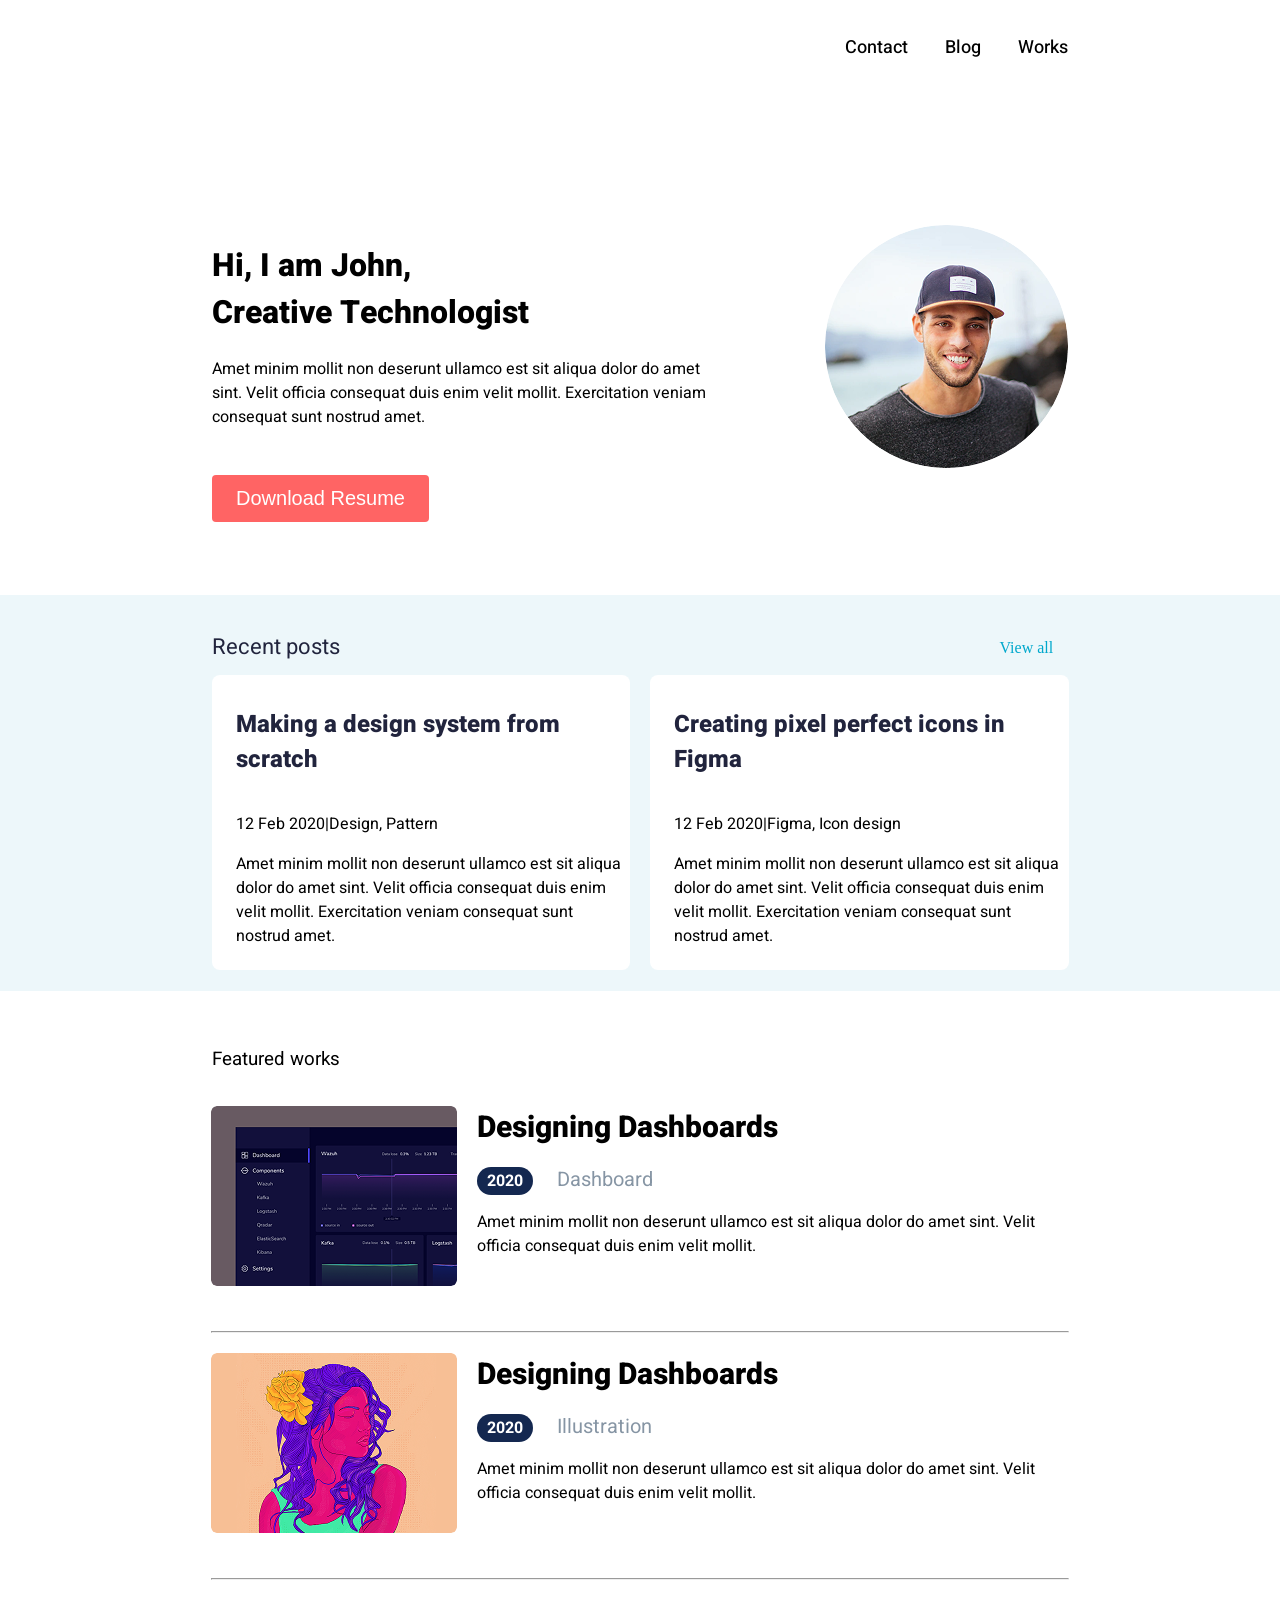
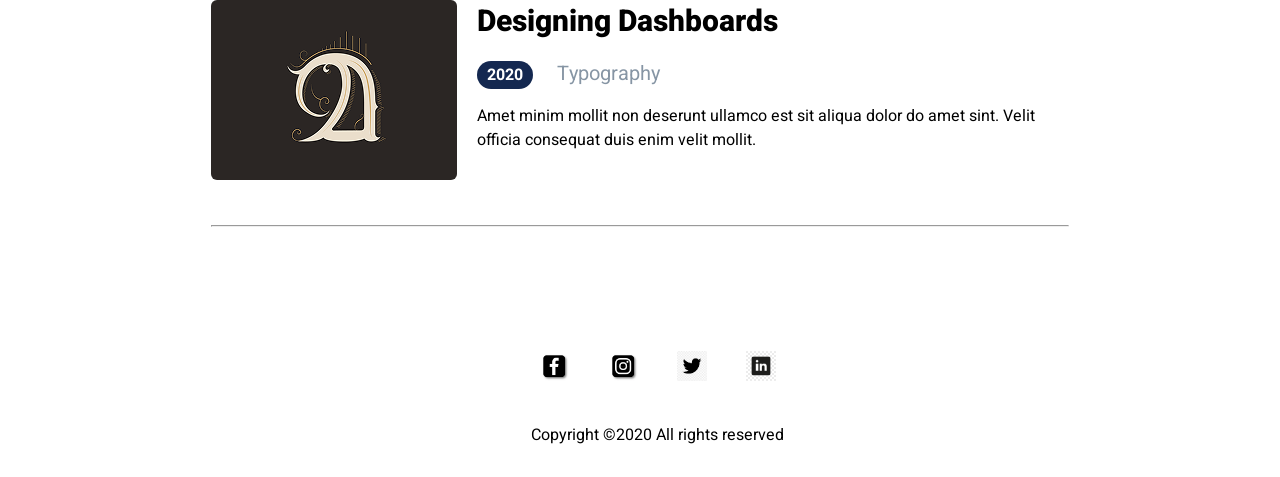
==== index.html @ 8d100f8e "link html files" ====
<!DOCTYPE html>
<html lang="en">
<head>
    <meta charset="UTF-8">
    <meta name="viewport" content="width=device-width, initial-scale=1.0">
    <link rel="preconnect" href="https//fonts.googleapis.com">
    <link rel="preconnect" href="https//fonts.gstaic.com" crossorigin>
    <link href="https://fonts.googleapis.com/css2?family=Heebo:wght@100..900&display=swap" rel="stylesheet">
    <link rel="stylesheet" href="./styles/main.css">
    <title>My portfolio</title>
</head>
<body>
   <header class="container">
    <nav>
        <ul>
            <li><a href="#">Works</a></li>
            <li> <a href="blog.html">Blog</a></li>
            <li><a href="#">Contact</a></li>
        </ul>
    </nav>
    </header>    
    <div class="center-container heebo-bold">
        <div class="lef-side">
            <h1 class="heebo-bold">Hi, I am John, <br>
            Creative Technologist</h1>
            <div class="para">
            <p class="heebo-regular">
                Amet minim mollit non deserunt ullamco est sit aliqua dolor do amet <br> sint. Velit officia consequat duis enim velit mollit. Exercitation veniam consequat sunt nostrud amet.  
            </p>
            </div>
            <button class="download">Download Resume</button>
        </div>
        <div class="right-side">
            <div class="second"></div>
            <img src="./images/profile.jpg.png" alt="Profile Image" class="logo-image">
            
        </div>
    </div>
   <section class="bluebox">
     <div class="recent-main">
        <div class="heading">
            <h3 class="heebo-regular">Recent posts</h3>
       <a href="#">View all</a>
        </div>
        <div class="head-main">

        <div class="right-head">

            <h2 class="heebo-bold">Making a design system from scratch</h2>
            <p class="heebo-regular">12 Feb 2020ㅤ|ㅤDesign, Pattern</p>
            <p class="text-left heebo-regular">
                Amet minim mollit non deserunt ullamco est sit aliqua dolor do amet sint. Velit officia consequat duis enim velit mollit. Exercitation veniam consequat sunt nostrud amet.
            </p>

        </div>

        <div class="left-head">

            <h2 class="heebo-bold">Creating pixel perfect icons in Figma</h2>
            <p class="heebo-regular">12 Feb 2020ㅤ|ㅤFigma, Icon design</p>
            <p class="text-right heebo-regular">
                Amet minim mollit non deserunt ullamco est sit aliqua dolor do amet sint. Velit officia consequat duis enim velit mollit. Exercitation veniam consequat sunt nostrud amet.
            </p>

        </div>
        </div>
    </div>
   </section>
    <div class="featured-work heebo-regular">
        <div class="heading">
            <h3 class="heebo-regular">Featured works</h3>
        </div>
        
         <div class="division1">
    <div class="work-image">

      <img src="./images/Rectangle 30.png">

    </div>
    
    <div class="content">
      <h3 class="heebo-bold">Designing Dashboards</h3>
      <div class="para-content">
        <span class="part-1">2020</span>
        <span class="ctg">Dashboard</span>
      </div>
      <p class="heebo-regular">Amet minim mollit non deserunt ullamco est sit aliqua dolor do amet sint. Velit officia consequat duis enim velit mollit.</p>
    </div>
  </div>
<hr>
<!-- 2nd division -->
       <div class="division1">
    <div class="work-image">

      <img src="./images/Rectangle 32.png">

    </div>
    
    <div class="content">
      <h3 class="heebo-bold">Designing Dashboards</h3>
      <div class="para-content">
        <span class="part-1">2020</span>
        <span class="ctg">Illustration</span>
      </div>
      <p class="heebo-regular">Amet minim mollit non deserunt ullamco est sit aliqua dolor do amet sint. Velit officia consequat duis enim velit mollit.</p>
    </div>
  </div>
<hr>
 <!-- third division -->
   <div class="division1">
    <div class="work-image">

      <img src="./images/Rectangle 34.png">

    </div>
    
    <div class="content">
      <h3 class="heebo-bold">Designing Dashboards</h3>
      <div class="para-content">
        <span class="part-1">2020</span>
        <span class="ctg">Typography</span>
      </div>
      <p class="heebo-regular">Amet minim mollit non deserunt ullamco est sit aliqua dolor do amet sint. Velit officia consequat duis enim velit mollit.</p>
    </div>
  </div>
<hr>
    </div>
    </div>
    
     
    </div>
    
         
  <!-- footer -->
   <footer><div class="icons-main">
    <img src="./images/facebook.jpg" alt="facebook" class="icons">
    <img src="./images/instagram.jpg" alt="instagram" class="icons">
    <img src="./images/twitter.jpg" alt="twitter" class="icons">
    <img src="./images/linkdin.jpg2.jpg" alt="linkedin" class="icons">
    </div>
   </footer>
   <div class="copy heebo-regular">Copyright ©2020 All rights reserved</div>
   
  </body>
</html>
---- styles/main.css ----
body{
    margin: 0;
 }

 /* Navigation Section Start */

nav{
     margin-top: 20px;
}
nav ul{
    margin: 0;
    padding: 0;
    list-style: none;
    margin-top: -20px;
}
nav ul li{
   margin-top: 34px;
    display: inline;
    float: right;
    margin-left: 37px;
    font-size: 18px;
}
nav ul li a {
    color: black;
    text-decoration: none;
}

    /* Navigation Section End */

    
.heebo{
        font-family: "Heebo", sans-serif;
        font-optical-sizing: auto;
        font-weight: 500;
        font-style: normal;
        color: black;
    }
.heebo-regular {
        font-family: "Heebo", sans-serif;
        font-optical-sizing: auto;
        font-weight: 400;
        font-style: normal;
}
.heebo-bold {
        font-family: "Heebo", sans-serif;
        font-optical-sizing: auto;
        font-weight: 800;
        font-style: normal;
}

    /* HEEBO Font Section END */

    /* Container Section Start */
.container{
    width: 856px;
    margin:  auto;
    height: 55px;
    font-family: "Heebo", sans-serif;
    font-optical-sizing: auto;
    font-weight: 500;
    font-style: normal;
}
.center-container{
    width: 856px;
    height: 306px;
    justify-content: center;
    display: flex;
    align-items: center;
    margin: auto;
    margin-top: 163px;
}
.left-side{
    width: 491px;
}
.left-side h1{
    line-height: 60px;
    font-size: 44px;
}
.left-side .para{
    width: 66px;
    line-height: auto;
}

.right-side{
    width: 365px;
    height: 243px;
    float: right;
}
.logo-image{
    width: 243px;
    height: 243px;
    border-radius: 50%;
    margin-top: -25px;
    margin-left: 117px;
}
.second{
    width: 243px;
    height: 243px;display: inline;
    border-radius: 50%;
    background-color: burlywood;
    z-index: -1;
}
.download{
    margin-top: 30px;
    font-size: 20px;
    padding: 12px 24px;
    background-color: #FF6464;
    color: white;
    box-shadow: none;
    border: none;
    border-radius: 4px;
    cursor: pointer;
}

    /* Container END */

    /* Second Section Start */
    .bluebox{
        background-color: #EDF7FA;
    }
.recent-main{
    width: 1265px;
    height: 396px;
    margin: auto;
    align-items: center;
    margin-top: 71px;
    margin-bottom: 35px;
}
.heading{
    height: 60px;
    /* background-color: red; */
    margin: auto;
    width: 857px;
    display: flex;
    margin-bottom: 20px;
    
}
.recent-main h3{
    float: left;
    line-height: 60px;
    color: #21243D;
    font-size: 22px;
    display: inline;
}
.recent-main a{
    color: #00A8CC;
    text-decoration: none;
    font-size: 16px;
    margin-top: 44px;
    float: right;
    margin-left: 660px;
}
.head-main{
    width: 857px;
    height: 296px;
    margin: auto;
    display: flex;
}
.right-head{
    width: 418px;
    height: 295px;
    background-color: white;
    justify-content: center;
    align-items: center;
    padding-left: 24px;
    border-radius: 8px;
}
.right-head h2{
    width: 374px;
    height: 85px;
    margin-top: 32px;
    color: #21243D;
}
.right-head p{
    line-height: auto;
}
.left-head{
    margin-left: 20px;
    width: 418px;
    height: 295px;
    background-color: white;
    float: right;
    border-radius: 8px;
    align-items: center;
    padding-left: 24px;
}
.left-head h2{
    width: 374px;
    height: 85px;
    margin-top: 32px;
    color: #21243D;
}

    /* Second Section END */

    /* FEATURED START */

.featured-work{
    margin: auto;
    width: 858px;
    height: 785px;
}

.division1{
  display: flex; 
  padding-bottom: 30px;
}

.work-image img {
  width: 246px;
  height: 180px;
  object-fit: cover;
  border-radius: 6px;
}
.content{
    margin-left: 20px;
}
.content h3 {
  font-size: 30px;
  margin: 0 0 15px 0;
}

.para-content{
  margin-bottom: 15px;
}

.part-1{
  background-color: #142850;
   color: white;
  padding: 2px 10px;
  border-radius: 16px;
  font-weight: bold;
  margin-right: 20px;
}

.ctg {
  color: #8695A4;
  font-size: 20px;
}

.ctg p {
  line-height: auto;
  margin: 0;
}
hr{
    margin-bottom: 20px;
}

    /* Features Section END */

    /* Footer Section Start */
footer{
    width: 1152px;
    height: 182px;
    margin: auto;
    display: flex;
    align-items: center;
    justify-content: center;
}
footer .icon-main{
    width: 232px;
    height: 32px;
    align-items: center;
}
footer .icons{
    width: 30px;
    height: 30px;
    padding-left: 35px;
    margin-top: 132px;
}
.copy{
    display: flex;
    justify-content: center;
    align-items: center;
    margin-left: 35px;
    margin-top: 30px;
    margin-bottom: 30px;
}
    /* Footer Section END *
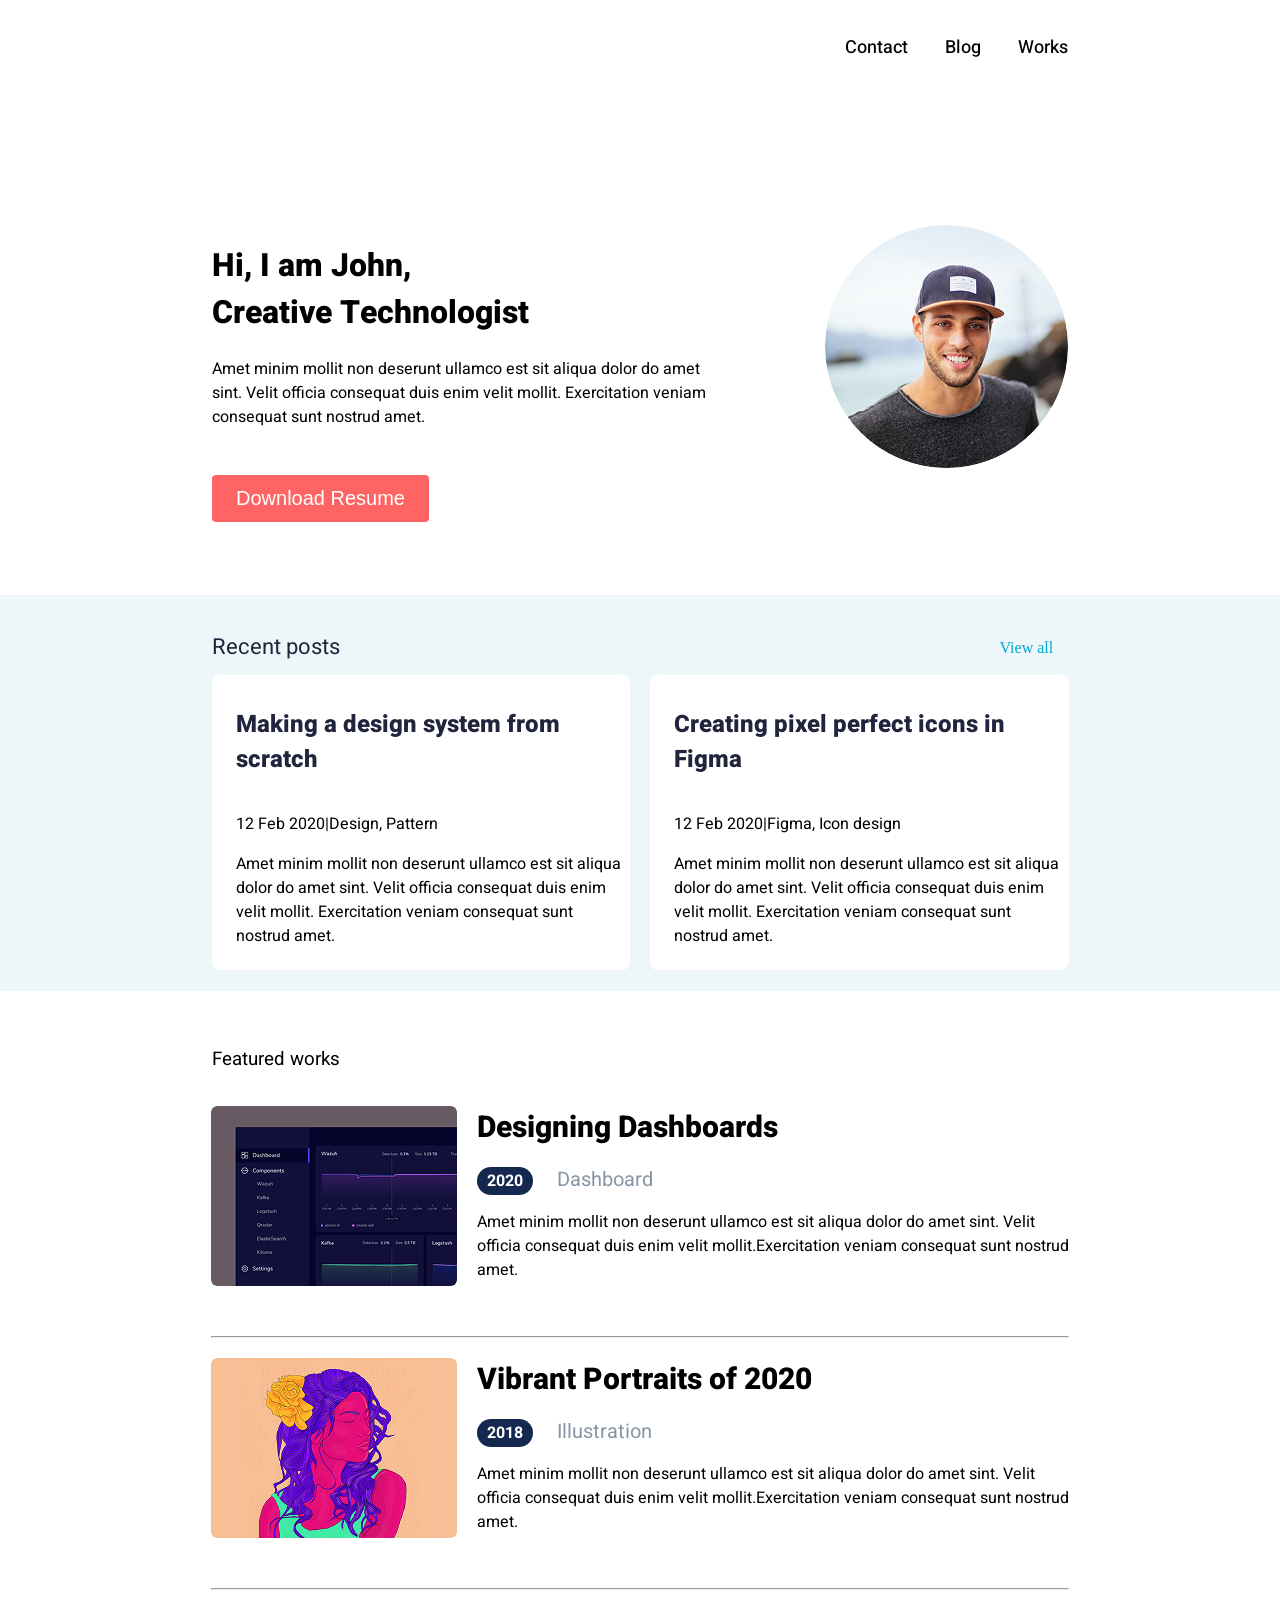
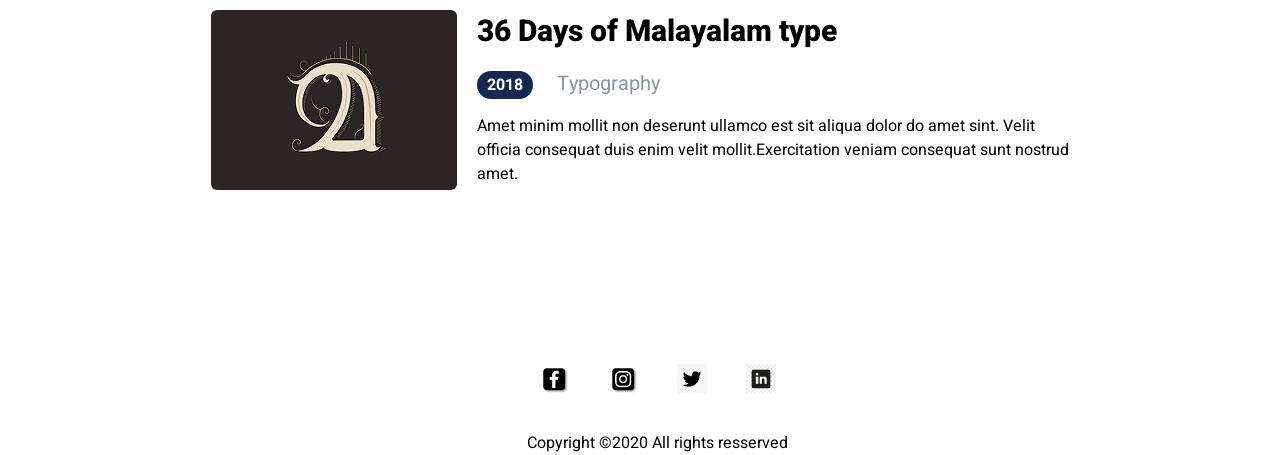
==== commit d08e8e53: "make work pages" ====
--- a/index.html
+++ b/index.html
@@ -13,7 +13,7 @@
    <header class="container">
     <nav>
         <ul>
-            <li><a href="#">Works</a></li>
+            <li><a href="work.html">Works</a></li>
             <li> <a href="blog.html">Blog</a></li>
             <li><a href="#">Contact</a></li>
         </ul>
@@ -70,8 +70,7 @@
         <div class="heading">
             <h3 class="heebo-regular">Featured works</h3>
         </div>
-        
-         <div class="division1">
+                 <div class="division1">
     <div class="work-image">
 
       <img src="./images/Rectangle 30.png">
@@ -84,7 +83,7 @@
         <span class="part-1">2020</span>
         <span class="ctg">Dashboard</span>
       </div>
-      <p class="heebo-regular">Amet minim mollit non deserunt ullamco est sit aliqua dolor do amet sint. Velit officia consequat duis enim velit mollit.</p>
+      <p class="heebo-regular">Amet minim mollit non deserunt ullamco est sit aliqua dolor do amet sint. Velit officia consequat duis enim velit mollit.Exercitation veniam consequat sunt nostrud amet.</p>
     </div>
   </div>
 <hr>
@@ -97,38 +96,29 @@
     </div>
     
     <div class="content">
-      <h3 class="heebo-bold">Designing Dashboards</h3>
+      <h3 class="heebo-bold">Vibrant Portraits of 2020</h3>
       <div class="para-content">
-        <span class="part-1">2020</span>
+        <span class="part-1">2018</span>
         <span class="ctg">Illustration</span>
       </div>
-      <p class="heebo-regular">Amet minim mollit non deserunt ullamco est sit aliqua dolor do amet sint. Velit officia consequat duis enim velit mollit.</p>
+      <p class="heebo-regular">Amet minim mollit non deserunt ullamco est sit aliqua dolor do amet sint. Velit officia consequat duis enim velit mollit.Exercitation veniam consequat sunt nostrud amet.</p>
     </div>
   </div>
 <hr>
  <!-- third division -->
    <div class="division1">
     <div class="work-image">
-
       <img src="./images/Rectangle 34.png">
-
     </div>
-    
     <div class="content">
-      <h3 class="heebo-bold">Designing Dashboards</h3>
+      <h3 class="heebo-bold">36 Days of Malayalam type</h3>
       <div class="para-content">
-        <span class="part-1">2020</span>
+        <span class="part-1">2018</span>
         <span class="ctg">Typography</span>
       </div>
-      <p class="heebo-regular">Amet minim mollit non deserunt ullamco est sit aliqua dolor do amet sint. Velit officia consequat duis enim velit mollit.</p>
+      <p class="heebo-regular">Amet minim mollit non deserunt ullamco est sit aliqua dolor do amet sint. Velit officia consequat duis enim velit mollit.Exercitation veniam consequat sunt nostrud amet.</p>
     </div>
   </div>
-<hr>
-    </div>
-    </div>
-    
-     
-    </div>
     
          
   <!-- footer -->
@@ -139,7 +129,7 @@
     <img src="./images/linkdin.jpg2.jpg" alt="linkedin" class="icons">
     </div>
    </footer>
-   <div class="copy heebo-regular">Copyright ©2020 All rights reserved</div>
+   <div class="copy heebo-regular">Copyright ©2020 All rights resserved</div>
    
   </body>
 </html>
--- a/styles/main.css
+++ b/styles/main.css
@@ -1,5 +1,6 @@
- body{
+body{
     margin: 0;
+    
  }
 
  /* Navigation Section Start */
@@ -250,8 +251,6 @@
 
     /* Footer Section Start */
 footer{
-    width: 1152px;
-    height: 182px;
     margin: auto;
     display: flex;
     align-items: center;
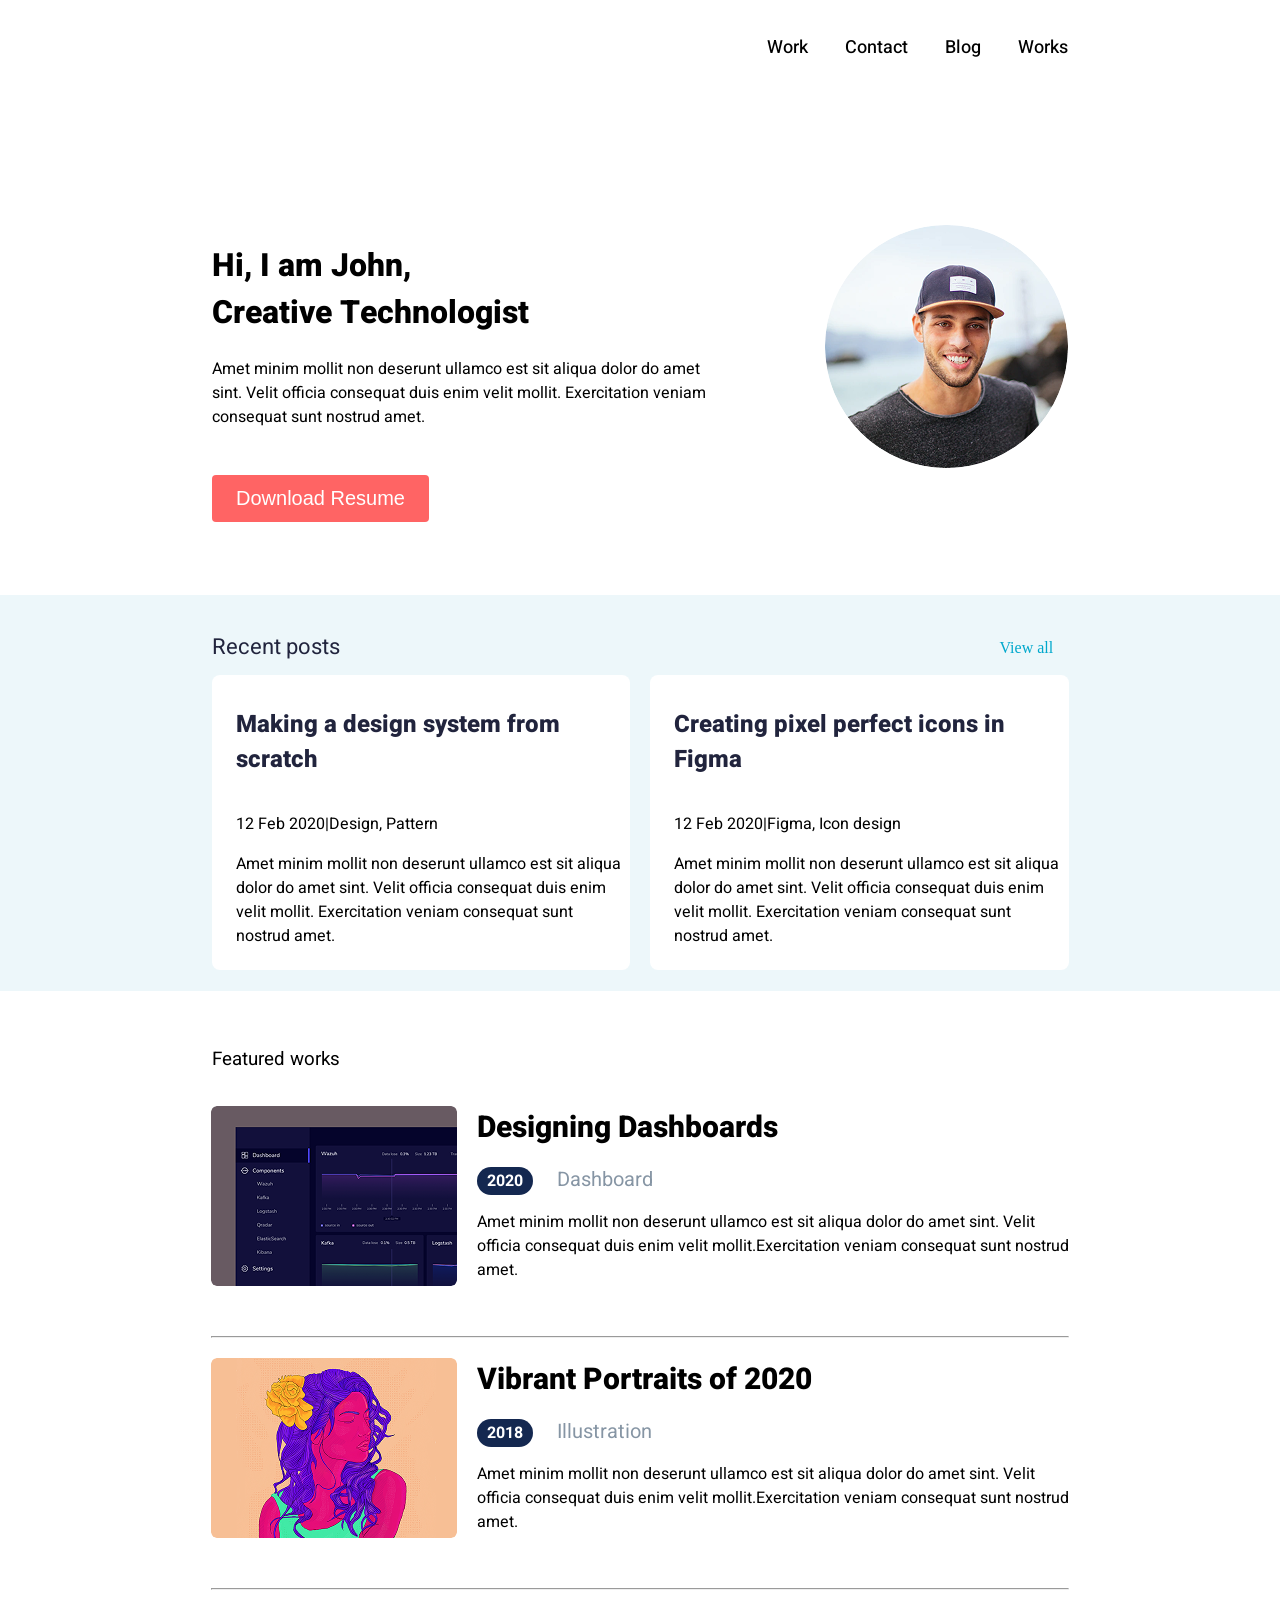
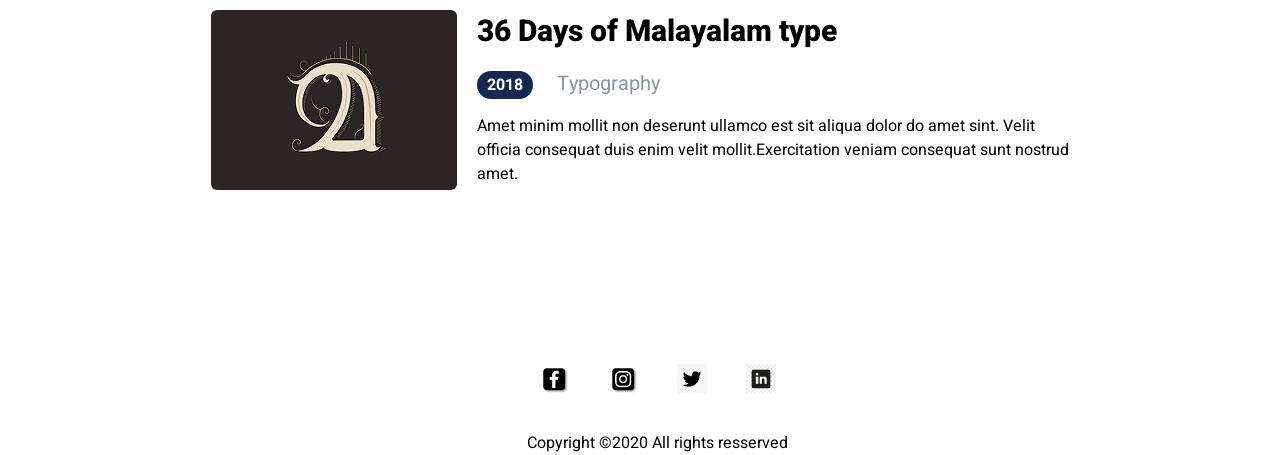
==== commit 16bc56d9: "final page done" ====
--- a/index.html
+++ b/index.html
@@ -13,9 +13,10 @@
    <header class="container">
     <nav>
         <ul>
-            <li><a href="work.html">Works</a></li>
+            <li><a href="works.html">Works</a></li>
             <li> <a href="blog.html">Blog</a></li>
             <li><a href="#">Contact</a></li>
+            <li><a href="work.html">Work</a></li>
         </ul>
     </nav>
     </header>    
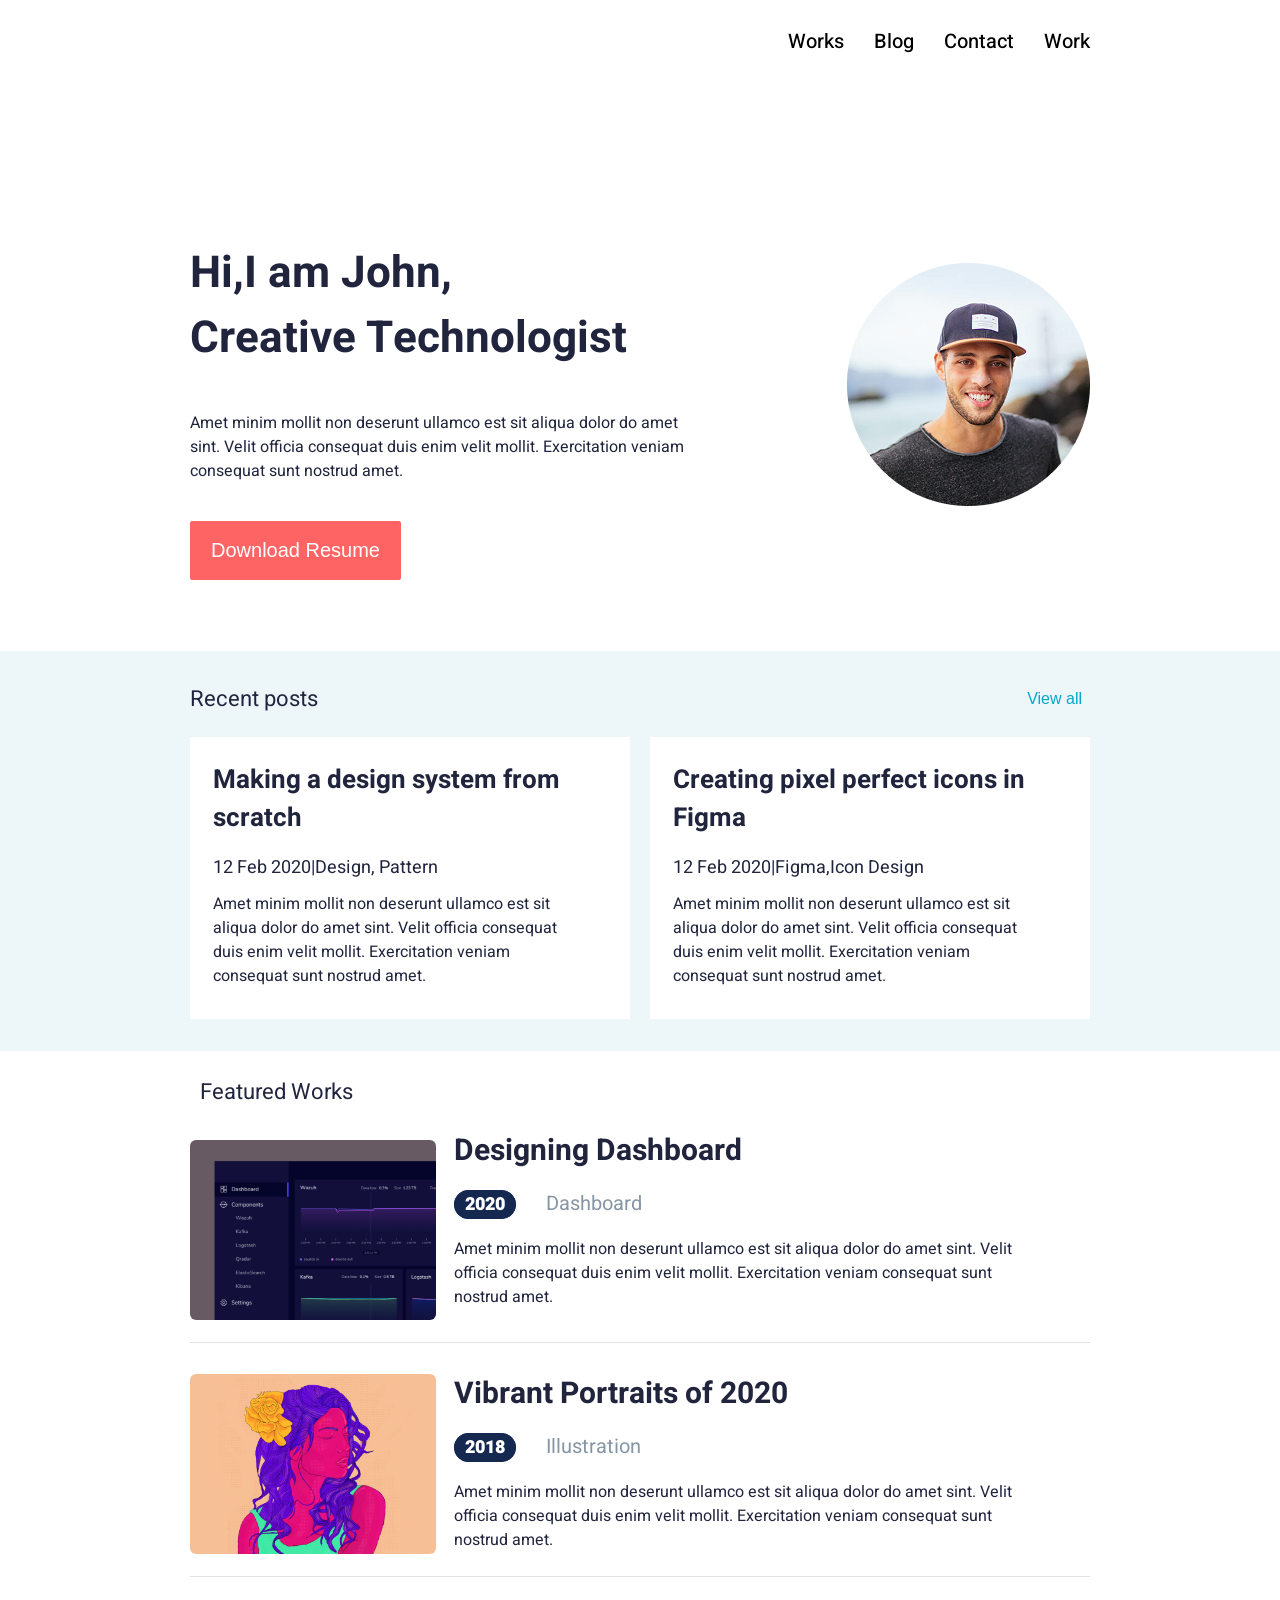
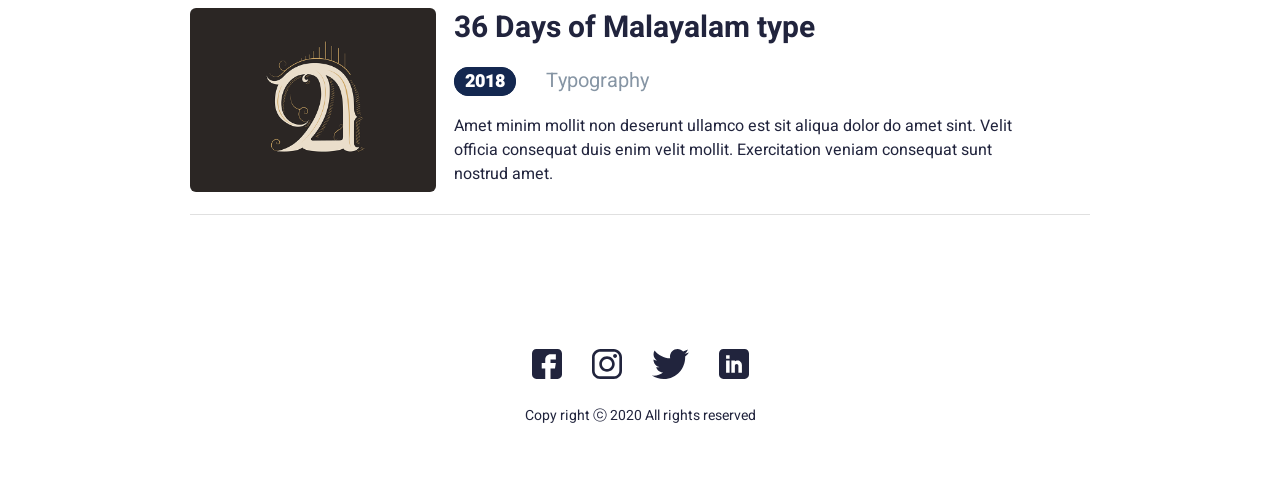
==== commit c57bf8a4: "changes images formats from png to svg" ====
--- a/index.html
+++ b/index.html
@@ -1,136 +1,127 @@
-<!DOCTYPE html>
+<!doctype html>
 <html lang="en">
-<head>
-    <meta charset="UTF-8">
-    <meta name="viewport" content="width=device-width, initial-scale=1.0">
-    <link rel="preconnect" href="https//fonts.googleapis.com">
-    <link rel="preconnect" href="https//fonts.gstaic.com" crossorigin>
-    <link href="https://fonts.googleapis.com/css2?family=Heebo:wght@100..900&display=swap" rel="stylesheet">
-    <link rel="stylesheet" href="./styles/main.css">
-    <title>My portfolio</title>
-</head>
-<body>
-   <header class="container">
-    <nav>
-        <ul>
+  <head>
+    <meta charset="UTF-8" />
+    <meta name="viewport" content="width=device-width, initial-scale=1.0" />
+    <title>mainpage</title>
+    <link rel="stylesheet" href="styles/main.css">
+  </head>
+  <body>
+    <header>
+      <nav class="nav-container">
+        <ul class="navbar">
             <li><a href="works.html">Works</a></li>
             <li> <a href="blog.html">Blog</a></li>
             <li><a href="#">Contact</a></li>
             <li><a href="work.html">Work</a></li>
         </ul>
-    </nav>
-    </header>    
-    <div class="center-container heebo-bold">
-        <div class="lef-side">
-            <h1 class="heebo-bold">Hi, I am John, <br>
-            Creative Technologist</h1>
-            <div class="para">
-            <p class="heebo-regular">
-                Amet minim mollit non deserunt ullamco est sit aliqua dolor do amet <br> sint. Velit officia consequat duis enim velit mollit. Exercitation veniam consequat sunt nostrud amet.  
+      </nav>
+    </header>
+    <!--section-->
+    <section class="container">
+      <div class="main-section">
+        <div>
+          <h1 class="john">Hi,I am John,<br />Creative Technologist</h1>
+          <p class="para">
+            Amet minim mollit non deserunt ullamco est sit aliqua dolor do amet
+            <br />sint. Velit officia consequat duis enim velit mollit.
+            Exercitation veniam<br />
+            consequat sunt nostrud amet.
+          </p>
+          <button class="download active">Download Resume</button>
+        </div>
+        <div class="work-image">
+          <img src="./images/profile.jpg.png" />
+        </div>
+      </div>
+    </section>
+    <!--section2-->
+    <section class="bg-blue">
+      <div class="bluebox container">
+        <div class="heading">
+          <h3 class="post">Recent posts</h3>
+          <button class="view"><a class="view" href="#">View all</a></button>
+        </div>
+        <div class="boxes">
+          <div class="right-box">
+            <h2 class="design">Making a design system from <br>scratch</h2>
+            <p class="para-box">12 Feb 2020ㅤ|ㅤDesign, Pattern</p>
+            <p class="paragraph-box">
+              Amet minim mollit non deserunt ullamco est sit <br>aliqua dolor do
+              amet sint. Velit officia consequat<br> duis enim velit mollit.
+              Exercitation veniam<br> consequat sunt nostrud amet.
             </p>
+          </div>
+          <div class="left-box">
+            <h2 class="design">Creating pixel perfect icons in<br> Figma</h2>
+            <p class="para-box">12 Feb 2020ㅤ|ㅤFigma,Icon Design</p>
+            <p class="paragraph-box">
+              Amet minim mollit non deserunt ullamco est sit <br>aliqua dolor do
+              amet sint. Velit officia consequat <br> duis enim velit mollit.
+              Exercitation veniam<br> consequat sunt nostrud amet.
+            </p>
+          </div>
+        </div>
+      </div>
+    </section>
+    <!--section3-->
+    <section class="container-division">
+        <h3 class="small">Featured Works</h3>
+        <div class="division-one">
+        <div class="work-image">
+          <img src="images/components.svg">
+        </div>
+        <div class="dash">
+          <h2 class="board">Designing Dashboard</h2>
+          <div class="spans">
+          <span class="year-badge">2020</span>
+          <span class="ctg">Dashboard</span>
+        </div>
+          <p class="divi-para">Amet minim mollit non deserunt ullamco est sit aliqua dolor do amet sint. Velit<br> officia consequat duis enim velit mollit. Exercitation veniam consequat sunt<br>nostrud amet.</p>
+        </div>
+      </div>
+    </section>
+    <!--section3-->
+    <section class="container-division">
+      <div class="division-two">
+        <div class="work-image2">
+          <img src="images/flowergirl.svg">
+        </div>
+        <div class="dash2">
+      <h2 class="board">Vibrant Portraits of 2020</h2>
+      <div class="spans">
+          <span class="year-badge">2018</span>
+          <span class="ctg">Illustration</span>
+        </div>
+          <p class="divi-para">Amet minim mollit non deserunt ullamco est sit aliqua dolor do amet sint. Velit<br> officia consequat duis enim velit mollit. Exercitation veniam consequat sunt<br>nostrud amet.</p>
+        </div>
+      </div>
+    </section>
+    <section class="container-division">
+      <div class="division-two">
+        <div class="work-image2">
+          <img src="images/a.svg">
+        </div>
+        <div class="dash2">
+      <h2 class="board">36 Days of Malayalam type</h2>
+      <div class="spans">
+          <span class="year-badge">2018</span>
+          <span class="ctg">Typography</span>
+        </div>
+          <p class="divi-para">Amet minim mollit non deserunt ullamco est sit aliqua dolor do amet sint. Velit<br> officia consequat duis enim velit mollit. Exercitation veniam consequat sunt<br>nostrud amet.</p>
+        </div>
+      </div>
+    </section>
+    <footer class="container-division">
+       <div class="main-icons">
+             <img src="images/fb.svg" alt="facebook" class="icons">
+                <img src="images/insta.svg" alt="instagram" class="icons">
+                <img src="images/twitter.svg" alt="twitter" class="icons">
+                <img src="images/Linkedin.svg" alt="linkdin" class="icons">
             </div>
-            <button class="download">Download Resume</button>
-        </div>
-        <div class="right-side">
-            <div class="second"></div>
-            <img src="./images/profile.jpg.png" alt="Profile Image" class="logo-image">
-            
-        </div>
-    </div>
-   <section class="bluebox">
-     <div class="recent-main">
-        <div class="heading">
-            <h3 class="heebo-regular">Recent posts</h3>
-       <a href="#">View all</a>
-        </div>
-        <div class="head-main">
-
-        <div class="right-head">
-
-            <h2 class="heebo-bold">Making a design system from scratch</h2>
-            <p class="heebo-regular">12 Feb 2020ㅤ|ㅤDesign, Pattern</p>
-            <p class="text-left heebo-regular">
-                Amet minim mollit non deserunt ullamco est sit aliqua dolor do amet sint. Velit officia consequat duis enim velit mollit. Exercitation veniam consequat sunt nostrud amet.
-            </p>
-
-        </div>
-
-        <div class="left-head">
-
-            <h2 class="heebo-bold">Creating pixel perfect icons in Figma</h2>
-            <p class="heebo-regular">12 Feb 2020ㅤ|ㅤFigma, Icon design</p>
-            <p class="text-right heebo-regular">
-                Amet minim mollit non deserunt ullamco est sit aliqua dolor do amet sint. Velit officia consequat duis enim velit mollit. Exercitation veniam consequat sunt nostrud amet.
-            </p>
-
-        </div>
-        </div>
-    </div>
-   </section>
-    <div class="featured-work heebo-regular">
-        <div class="heading">
-            <h3 class="heebo-regular">Featured works</h3>
-        </div>
-                 <div class="division1">
-    <div class="work-image">
-
-      <img src="./images/Rectangle 30.png">
-
-    </div>
+                <div class="copy"> Copy right ⓒ 2020 All rights reserved</div>
+    </footer>
     
-    <div class="content">
-      <h3 class="heebo-bold">Designing Dashboards</h3>
-      <div class="para-content">
-        <span class="part-1">2020</span>
-        <span class="ctg">Dashboard</span>
-      </div>
-      <p class="heebo-regular">Amet minim mollit non deserunt ullamco est sit aliqua dolor do amet sint. Velit officia consequat duis enim velit mollit.Exercitation veniam consequat sunt nostrud amet.</p>
-    </div>
-  </div>
-<hr>
-<!-- 2nd division -->
-       <div class="division1">
-    <div class="work-image">
-
-      <img src="./images/Rectangle 32.png">
-
-    </div>
-    
-    <div class="content">
-      <h3 class="heebo-bold">Vibrant Portraits of 2020</h3>
-      <div class="para-content">
-        <span class="part-1">2018</span>
-        <span class="ctg">Illustration</span>
-      </div>
-      <p class="heebo-regular">Amet minim mollit non deserunt ullamco est sit aliqua dolor do amet sint. Velit officia consequat duis enim velit mollit.Exercitation veniam consequat sunt nostrud amet.</p>
-    </div>
-  </div>
-<hr>
- <!-- third division -->
-   <div class="division1">
-    <div class="work-image">
-      <img src="./images/Rectangle 34.png">
-    </div>
-    <div class="content">
-      <h3 class="heebo-bold">36 Days of Malayalam type</h3>
-      <div class="para-content">
-        <span class="part-1">2018</span>
-        <span class="ctg">Typography</span>
-      </div>
-      <p class="heebo-regular">Amet minim mollit non deserunt ullamco est sit aliqua dolor do amet sint. Velit officia consequat duis enim velit mollit.Exercitation veniam consequat sunt nostrud amet.</p>
-    </div>
-  </div>
-    
-         
-  <!-- footer -->
-   <footer><div class="icons-main">
-    <img src="./images/facebook.jpg" alt="facebook" class="icons">
-    <img src="./images/instagram.jpg" alt="instagram" class="icons">
-    <img src="./images/twitter.jpg" alt="twitter" class="icons">
-    <img src="./images/linkdin.jpg2.jpg" alt="linkedin" class="icons">
-    </div>
-   </footer>
-   <div class="copy heebo-regular">Copyright ©2020 All rights resserved</div>
-   
+    </footer>
   </body>
-</html>+</html>
--- a/styles/main.css
+++ b/styles/main.css
@@ -1,278 +1,213 @@
+@import url('https://fonts.googleapis.com/css2?family=Heebo:wght@100..900&display=swap');
+*{
+    margin: 0px;
+    padding: opx;
+}
 body{
-    margin: 0;
+    font-family: 'heebo', sans-serif;
+    color: #21243D;
+}
+.nav-container{
+    margin: 0px auto;
+    width: 900px;
+}
+header{
+    padding: 27px 0px;
+}
+.navbar{
+    display: flex;
+    justify-content: end;
+    gap: 30px;
+    list-style: none;
+}
+.navbar a{
+    font-size: 20px;
+    font-weight: 500;
+    text-decoration: none;
+    color: #000000;
+}
+.navbar a:hover{
+    color: #FF6464;
+}
+.container{
+    width: 900px;
+    margin: 0 auto;
+    margin-top: 158px;
+}
+.main-section{
+    display: flex;
+    justify-content: space-between;
+    gap: 106px;
+}
+.john{
+     font-size: 44px;
+    font-weight: 700;
+    color: #21243D;
+}
+.para{
+    margin-top: 40px;
+    font-size: 16px;
+    font-weight: 400;
+}
+.download{
+    color: #FFFFFF;
+    background: #FF6464;
+    padding: 17px 20px;
+    font-size: 20px;
+    font-weight: 500;
+    margin-top: 38px;
+    border-radius: 2px;
+    border: 1px solid #FF6464;
+    cursor: pointer;
+}
+.download:active{
+    background-color: #e04e4e;
+    transform: scale(0.95); 
+     box-shadow: inset 0px 4px 8px rgba(0, 0, 0, 0.2);
     
- }
+}
+.bg-blue{
+    background-color: #EDF7FA;
+}
+.bluebox{
+    margin-top: 71px;
+   padding: 32px 0;
+}
+.heading{
+    margin-bottom: 22px;
+    display: flex;
+    justify-content: space-between;
+    align-items: center;
+    
+}
+.post{
+    font-size: 22px;
+    font-weight: 400;
+    color: #21243D;
 
- /* Navigation Section Start */
+}
+.view{
+    font-size: 16px;
+    font-weight: 400;
+    text-decoration: none;
+    color: #00A8CC;
+     border: 1px solid #EDF7FA;
+     background-color: transparent;
+}
+.boxes{
+    display: grid;
+    grid-template-columns: 1fr 1fr;
+    gap: 20px;
+    border-radius: 4px;
 
-nav{
-     margin-top: 20px;
-}
-nav ul{
-    margin: 0;
-    padding: 0;
-    list-style: none;
-    margin-top: -20px;
-}
-nav ul li{
-   margin-top: 34px;
-    display: inline;
-    float: right;
-    margin-left: 37px;
+}
+.right-box{
+    padding: 24px;
+    padding-right: 21px;
+    padding-left: 23px;
+    background-color: #FFFFFF;
+}
+.design{
+    font-size: 26px;
+    font-weight: 700;
+    padding-bottom:  17px;
+}
+.para-box{
     font-size: 18px;
-}
-nav ul li a {
-    color: black;
-    text-decoration: none;
-}
-
-    /* Navigation Section End */
-
+    font-weight: 400;
+    padding-bottom: 11px;
+}
+.paragraph-box{
+    font-size: 16px;
+    font-weight: 400px;
+    padding-bottom: 7px;
+}
+.left-box{
+     padding: 24px;
+       padding-right: 21px;
+    padding-left: 23px;
+    background-color: #FFFFFF;
+}
+    .container-division{
+        width: 900px;
+    margin: 0 auto;
+    }
+.small{
+    margin-top: 15px;
+    font-size: 22px;
+    font-weight: 400;
+    padding: 10px;
+}
+.division-one{
+    display: flex;
+    padding-bottom: 15px;
+    gap: 18px;
+    border-bottom: 1px solid #E0E0E0;
+}
+.work-image{
+    border-radius: 6px;
+    margin-top: 22px;
+}
+.dash{
+    margin-top: 11px;
+}
+.board{
+    font-size: 30px;
+    font-weight: 700;
+}
+.spans{
+    gap: 26px;
+    margin-top: 16px;
+}
+.year-badge{
+    background-color: #142850;
+    color: #FFFFFF;
+    font-size: 18px;
+    font-weight: 900;
+    border: 1px solid #142850;
+    border-radius: 16px;
+    padding: 0 10px;
+}
+.ctg{
+    margin-left: 26px;
+    font-size:20px;
+    font-weight:400;
+    color: #8695A4;
+}
+.divi-para{
+    margin-top: 19px;
+    font-size: 16px;
+    font-weight: 400;
+}
+.division-two{
+    display: flex;
+    padding-bottom: 15px;
+    gap: 18px;
+    border-bottom: 1px solid #E0E0E0;
+}
+.work-image2{
+    margin-top: 31px;
+    border-radius: 6px;
+}
+.dash2{
+    margin-top: 29px;
+}
+.main-icons{
+    margin-top: 83px;
+    display: flex;
+    justify-content: center;
+    gap: 30px;
     
-.heebo{
-        font-family: "Heebo", sans-serif;
-        font-optical-sizing: auto;
-        font-weight: 500;
-        font-style: normal;
-        color: black;
-    }
-.heebo-regular {
-        font-family: "Heebo", sans-serif;
-        font-optical-sizing: auto;
-        font-weight: 400;
-        font-style: normal;
-}
-.heebo-bold {
-        font-family: "Heebo", sans-serif;
-        font-optical-sizing: auto;
-        font-weight: 800;
-        font-style: normal;
-}
-
-    /* HEEBO Font Section END */
-
-    /* Container Section Start */
-.container{
-    width: 856px;
-    margin:  auto;
-    height: 55px;
-    font-family: "Heebo", sans-serif;
-    font-optical-sizing: auto;
-    font-weight: 500;
-    font-style: normal;
-}
-.center-container{
-    width: 856px;
-    height: 306px;
+}
+.icons{
+    margin-top: 51px;
+}
+.copy{
+    margin-top: 26px;
+    align-items: center;
+    display: flex;
     justify-content: center;
-    display: flex;
-    align-items: center;
-    margin: auto;
-    margin-top: 163px;
-}
-.left-side{
-    width: 491px;
-}
-.left-side h1{
-    line-height: 60px;
-    font-size: 44px;
-}
-.left-side .para{
-    width: 66px;
-    line-height: auto;
-}
-
-.right-side{
-    width: 365px;
-    height: 243px;
-    float: right;
-}
-.logo-image{
-    width: 243px;
-    height: 243px;
-    border-radius: 50%;
-    margin-top: -25px;
-    margin-left: 117px;
-}
-.second{
-    width: 243px;
-    height: 243px;display: inline;
-    border-radius: 50%;
-    background-color: burlywood;
-    z-index: -1;
-}
-.download{
-    margin-top: 30px;
-    font-size: 20px;
-    padding: 12px 24px;
-    background-color: #FF6464;
-    color: white;
-    box-shadow: none;
-    border: none;
-    border-radius: 4px;
-    cursor: pointer;
-}
-
-    /* Container END */
-
-    /* Second Section Start */
-    .bluebox{
-        background-color: #EDF7FA;
-    }
-.recent-main{
-    width: 1265px;
-    height: 396px;
-    margin: auto;
-    align-items: center;
-    margin-top: 71px;
-    margin-bottom: 35px;
-}
-.heading{
-    height: 60px;
-    /* background-color: red; */
-    margin: auto;
-    width: 857px;
-    display: flex;
-    margin-bottom: 20px;
-    
-}
-.recent-main h3{
-    float: left;
-    line-height: 60px;
-    color: #21243D;
-    font-size: 22px;
-    display: inline;
-}
-.recent-main a{
-    color: #00A8CC;
-    text-decoration: none;
-    font-size: 16px;
-    margin-top: 44px;
-    float: right;
-    margin-left: 660px;
-}
-.head-main{
-    width: 857px;
-    height: 296px;
-    margin: auto;
-    display: flex;
-}
-.right-head{
-    width: 418px;
-    height: 295px;
-    background-color: white;
-    justify-content: center;
-    align-items: center;
-    padding-left: 24px;
-    border-radius: 8px;
-}
-.right-head h2{
-    width: 374px;
-    height: 85px;
-    margin-top: 32px;
-    color: #21243D;
-}
-.right-head p{
-    line-height: auto;
-}
-.left-head{
-    margin-left: 20px;
-    width: 418px;
-    height: 295px;
-    background-color: white;
-    float: right;
-    border-radius: 8px;
-    align-items: center;
-    padding-left: 24px;
-}
-.left-head h2{
-    width: 374px;
-    height: 85px;
-    margin-top: 32px;
-    color: #21243D;
-}
-
-    /* Second Section END */
-
-    /* FEATURED START */
-
-.featured-work{
-    margin: auto;
-    width: 858px;
-    height: 785px;
-}
-
-.division1{
-  display: flex; 
-  padding-bottom: 30px;
-}
-
-.work-image img {
-  width: 246px;
-  height: 180px;
-  object-fit: cover;
-  border-radius: 6px;
-}
-.content{
-    margin-left: 20px;
-}
-.content h3 {
-  font-size: 30px;
-  margin: 0 0 15px 0;
-}
-
-.para-content{
-  margin-bottom: 15px;
-}
-
-.part-1{
-  background-color: #142850;
-   color: white;
-  padding: 2px 10px;
-  border-radius: 16px;
-  font-weight: bold;
-  margin-right: 20px;
-}
-
-.ctg {
-  color: #8695A4;
-  font-size: 20px;
-}
-
-.ctg p {
-  line-height: auto;
-  margin: 0;
-}
-hr{
-    margin-bottom: 20px;
-}
-
-    /* Features Section END */
-
-    /* Footer Section Start */
-footer{
-    margin: auto;
-    display: flex;
-    align-items: center;
-    justify-content: center;
-}
-footer .icon-main{
-    width: 232px;
-    height: 32px;
-    align-items: center;
-}
-footer .icons{
-    width: 30px;
-    height: 30px;
-    padding-left: 35px;
-    margin-top: 132px;
-}
-.copy{
-    display: flex;
-    justify-content: center;
-    align-items: center;
-    margin-left: 35px;
-    margin-top: 30px;
-    margin-bottom: 30px;
-}
-    /* Footer Section END *+    margin-bottom: 54px;
+    font-size: 14px;
+    font-weight:400 ;
+}
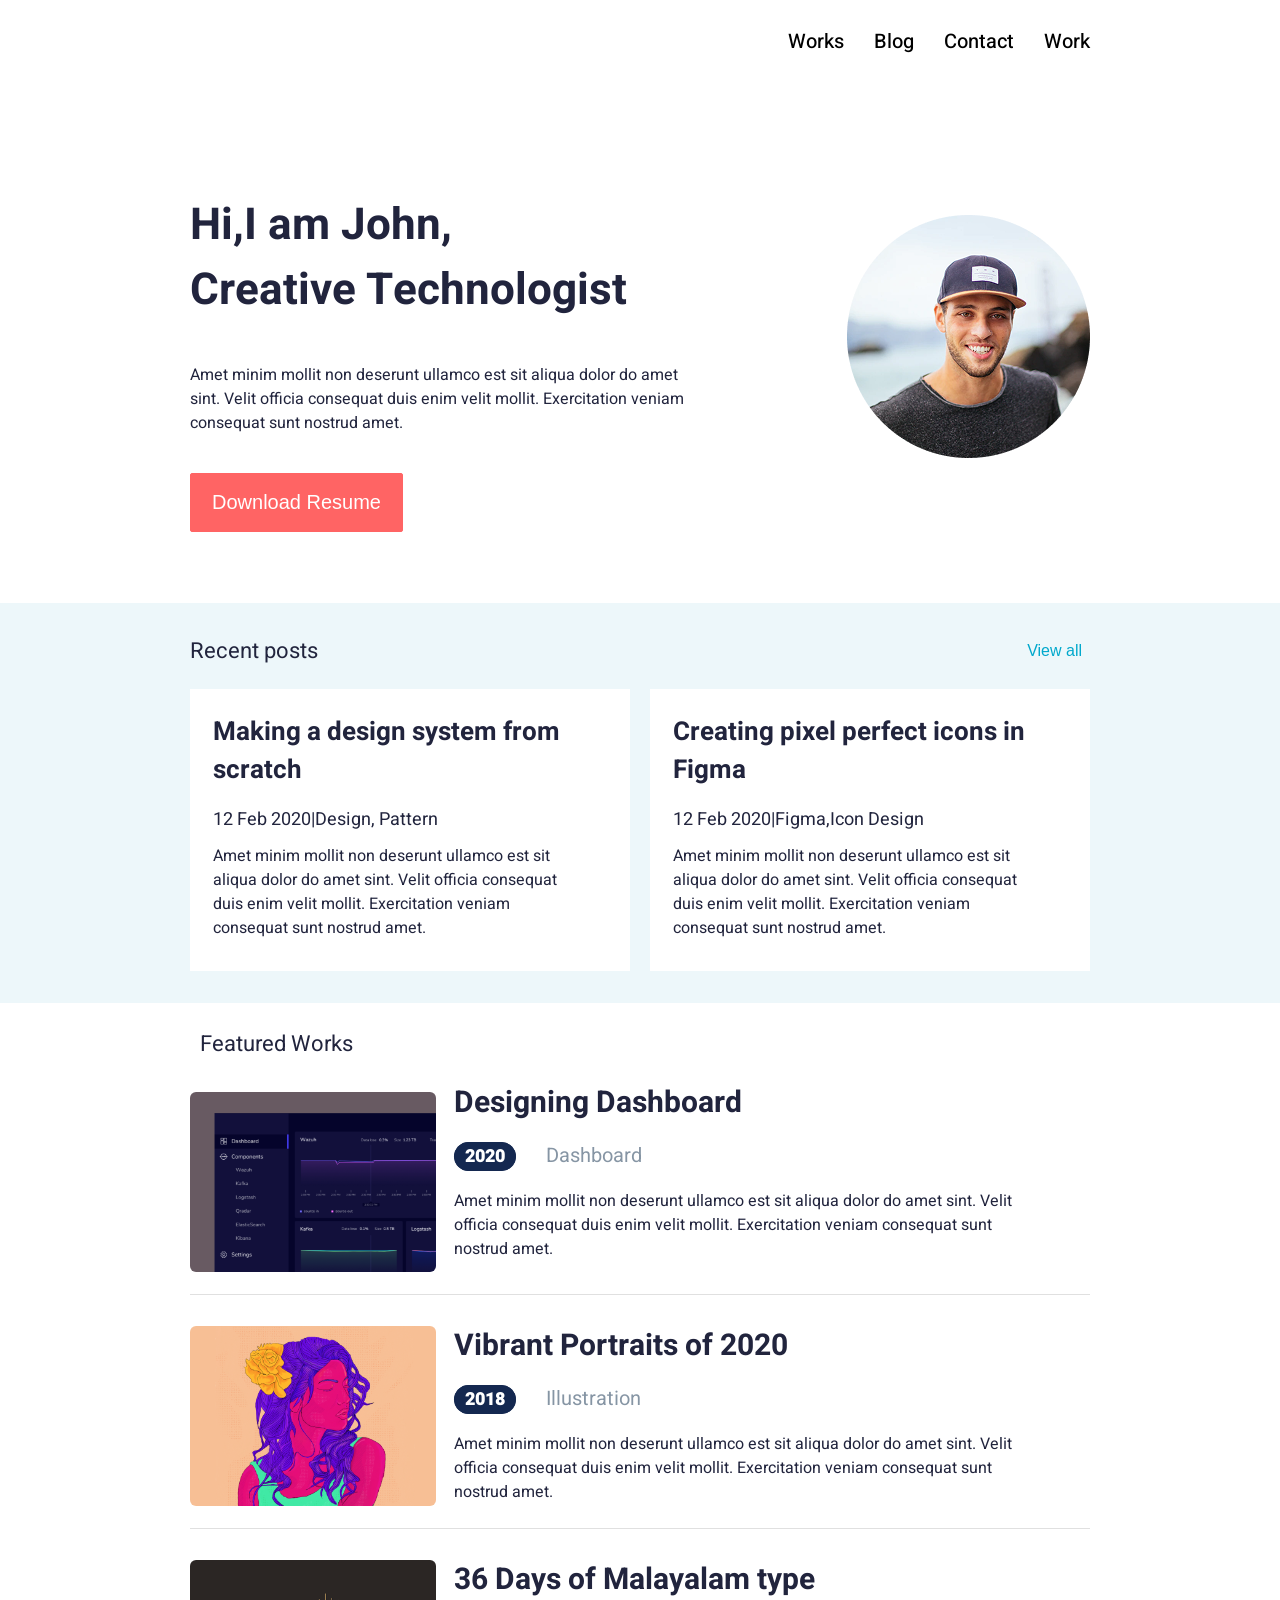
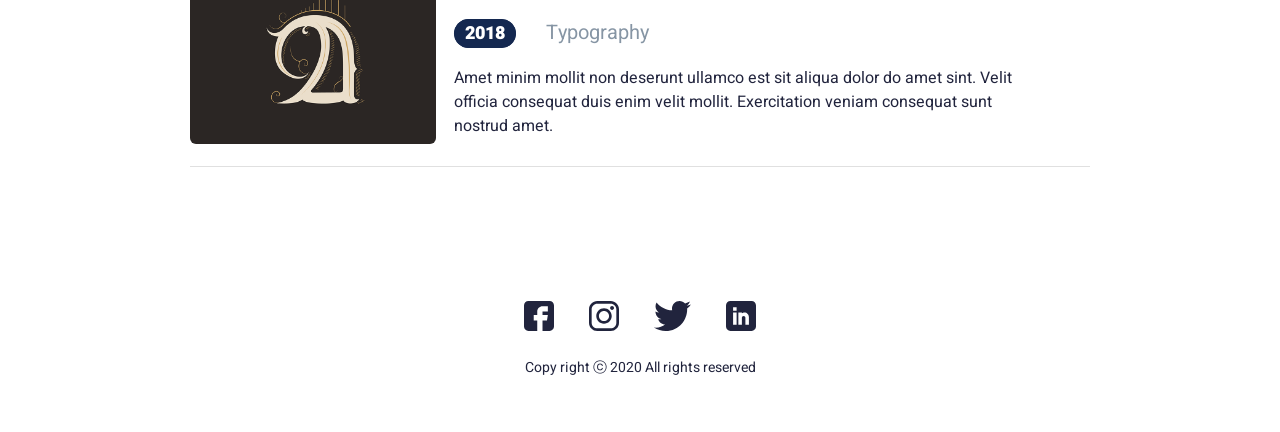
==== commit ed703249: "change some padding" ====
--- a/index.html
+++ b/index.html
@@ -4,7 +4,7 @@
     <meta charset="UTF-8" />
     <meta name="viewport" content="width=device-width, initial-scale=1.0" />
     <title>mainpage</title>
-    <link rel="stylesheet" href="styles/main.css">
+    <link rel="stylesheet" href="main.css">
   </head>
   <body>
     <header>
--- a/main.css
+++ b/main.css
@@ -0,0 +1,210 @@
+@import url('https://fonts.googleapis.com/css2?family=Heebo:wght@100..900&display=swap');
+*{
+    margin: 0px;
+    padding: opx;
+}
+body{
+    font-family: 'heebo', sans-serif;
+    color: #21243D;
+}
+.nav-container{
+    margin: 0px auto;
+    width: 900px;
+}
+header{
+    padding: 27px 0px;
+}
+.navbar{
+    display: flex;
+    justify-content: end;
+    gap: 30px;
+    list-style: none;
+}
+.navbar a{
+    font-size: 20px;
+    font-weight: 500;
+    text-decoration: none;
+    color: #000000;
+}
+.navbar a:hover{
+    color: #FF6464;
+}
+.container{
+    width: 900px;
+    margin: 0 auto;
+    margin-top: 110px;
+}
+.main-section{
+    display: flex;
+    justify-content: space-between;
+    gap: 106px;
+}
+.john{
+     font-size: 44px;
+    font-weight: 700;
+    color: #21243D;
+}
+.para{
+    margin-top: 40px;
+    font-size: 16px;
+    font-weight: 400;
+}
+.download{
+    color: #FFFFFF;
+    background: #FF6464;
+    padding: 17px 21px;
+    font-size: 20px;
+    font-weight: 500;
+    margin-top: 38px;
+    border-radius: 2px;
+    border: 1px solid #FF6464;
+    cursor: pointer;
+}
+.download:hover{
+    background-color: #e04e4e;
+}
+.bg-blue{
+    background-color: #EDF7FA;
+}
+.bluebox{
+    margin-top: 71px;
+   padding: 32px 0;
+}
+.heading{
+    margin-bottom: 22px;
+    display: flex;
+    justify-content: space-between;
+    align-items: center;
+    
+}
+.post{
+    font-size: 22px;
+    font-weight: 400;
+    color: #21243D;
+
+}
+.view{
+    font-size: 16px;
+    font-weight: 400;
+    text-decoration: none;
+    color: #00A8CC;
+     border: 1px solid #EDF7FA;
+     background-color: transparent;
+}
+.boxes{
+    display: grid;
+    grid-template-columns: 1fr 1fr;
+    gap: 20px;
+    border-radius: 4px;
+
+}
+.right-box{
+    padding: 24px;
+    padding-right: 21px;
+    padding-left: 23px;
+    background-color: #FFFFFF;
+}
+.design{
+    font-size: 26px;
+    font-weight: 700;
+    padding-bottom:  17px;
+}
+.para-box{
+    font-size: 18px;
+    font-weight: 400;
+    padding-bottom: 11px;
+}
+.paragraph-box{
+    font-size: 16px;
+    font-weight: 400px;
+    padding-bottom: 7px;
+}
+.left-box{
+     padding: 24px;
+       padding-right: 21px;
+    padding-left: 23px;
+    background-color: #FFFFFF;
+}
+    .container-division{
+        width: 900px;
+    margin: 0 auto;
+    }
+.small{
+    margin-top: 15px;
+    font-size: 22px;
+    font-weight: 400;
+    padding: 10px;
+}
+.division-one{
+    display: flex;
+    padding-bottom: 15px;
+    gap: 18px;
+    border-bottom: 1px solid #E0E0E0;
+}
+.work-image{
+    border-radius: 6px;
+    margin-top: 22px;
+}
+.dash{
+    margin-top: 11px;
+}
+.board{
+    font-size: 30px;
+    font-weight: 700;
+}
+.spans{
+    gap: 26px;
+    margin-top: 16px;
+}
+.year-badge{
+    background-color: #142850;
+    color: #FFFFFF;
+    font-size: 18px;
+    font-weight: 900;
+    border: 1px solid #142850;
+    border-radius: 16px;
+    padding: 0 10px;
+}
+.ctg{
+    margin-left: 26px;
+    font-size:20px;
+    font-weight:400;
+    color: #8695A4;
+}
+.divi-para{
+    margin-top: 19px;
+    font-size: 16px;
+    font-weight: 400;
+}
+.division-two{
+    display: flex;
+    padding-bottom: 15px;
+    gap: 18px;
+    border-bottom: 1px solid #E0E0E0;
+}
+.work-image2{
+    margin-top: 31px;
+    border-radius: 6px;
+}
+.dash2{
+    margin-top: 29px;
+}
+.main-icons{
+    margin-top: 83px;
+    display: flex;
+    justify-content: center;
+    gap: 35px;
+    
+}
+.icons{
+    margin-top: 51px;
+}
+.copy{
+    margin-top: 26px;
+    align-items: center;
+    display: flex;
+    justify-content: center;
+    margin-bottom: 54px;
+    font-size: 14px;
+    font-weight:400 ;
+}
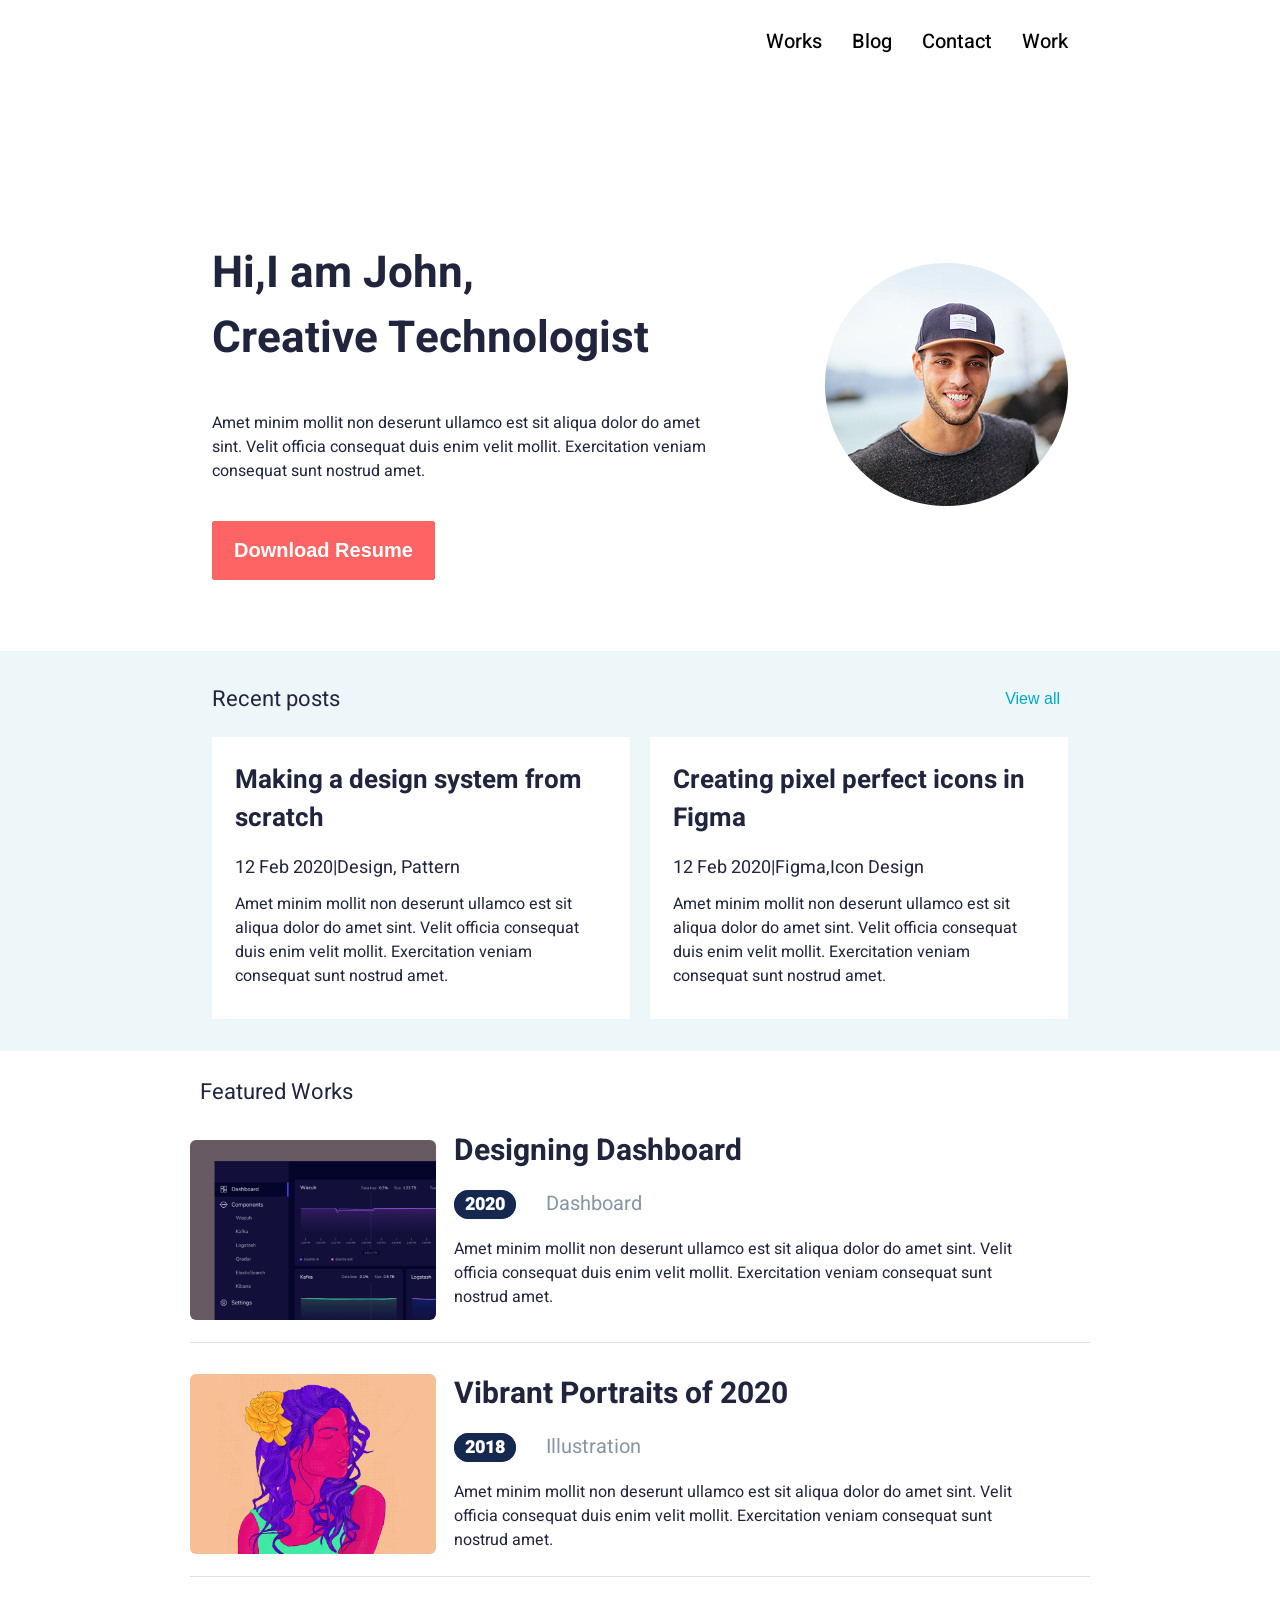
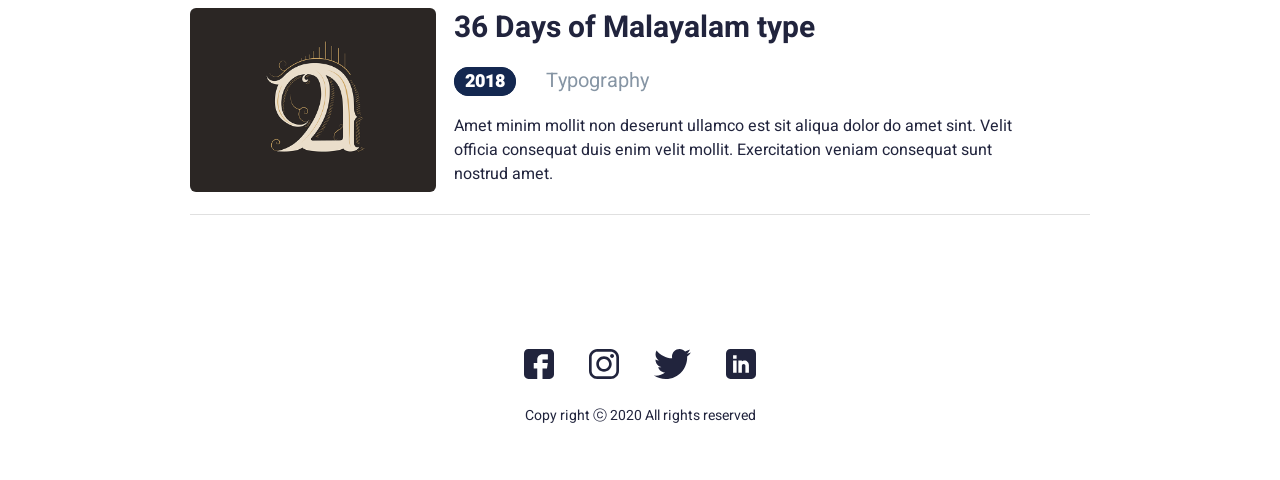
==== commit 3c6bf084: "changes in pixels" ====
--- a/index.html
+++ b/index.html
@@ -7,8 +7,8 @@
     <link rel="stylesheet" href="main.css">
   </head>
   <body>
-    <header>
-      <nav class="nav-container">
+    <header class="container">
+      <nav>
         <ul class="navbar">
             <li><a href="works.html">Works</a></li>
             <li> <a href="blog.html">Blog</a></li>
--- a/main.css
+++ b/main.css
@@ -6,10 +6,6 @@
 body{
     font-family: 'heebo', sans-serif;
     color: #21243D;
-}
-.nav-container{
-    margin: 0px auto;
-    width: 900px;
 }
 header{
     padding: 27px 0px;
@@ -30,14 +26,14 @@
     color: #FF6464;
 }
 .container{
-    width: 900px;
+    width: 856px;
     margin: 0 auto;
-    margin-top: 110px;
 }
 .main-section{
     display: flex;
     justify-content: space-between;
     gap: 106px;
+    margin-top: 158px;
 }
 .john{
      font-size: 44px;
@@ -54,7 +50,7 @@
     background: #FF6464;
     padding: 17px 21px;
     font-size: 20px;
-    font-weight: 500;
+    font-weight: 600;
     margin-top: 38px;
     border-radius: 2px;
     border: 1px solid #FF6464;
